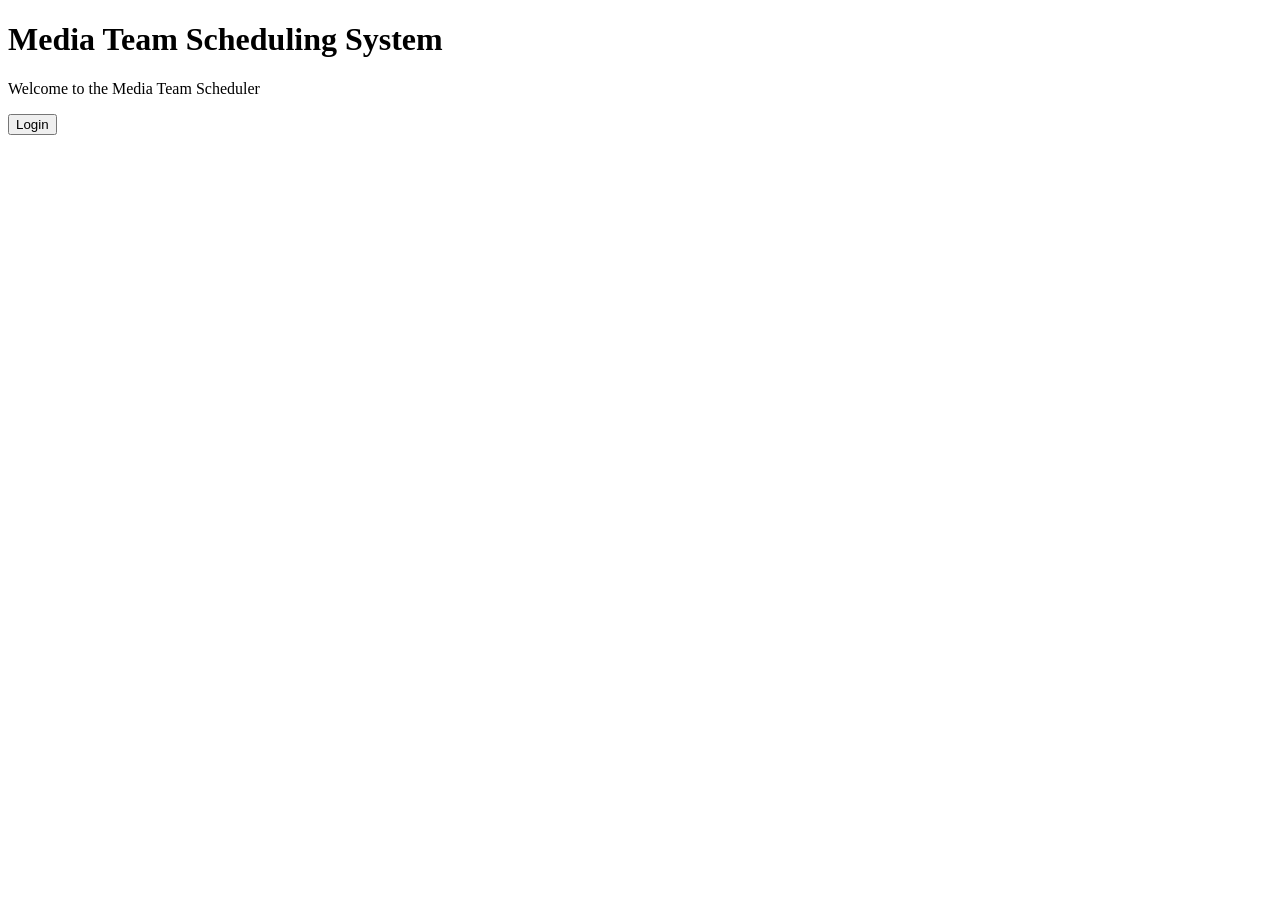
==== index.html @ 2b2b07d8 "Create initial webpage" ====
<!DOCTYPE html>
<html lang="en">
<head>
    <meta charset="UTF-8">
    <meta name="viewport" content="width=device-width, initial-scale=1.0">
    <title>Media Team Scheduling System</title>
</head>

<body>

    <h1>Media Team Scheduling System</h1>

    <p>Welcome to the Media Team Scheduler</p>

    <button>Login</button>

</body>
</html>
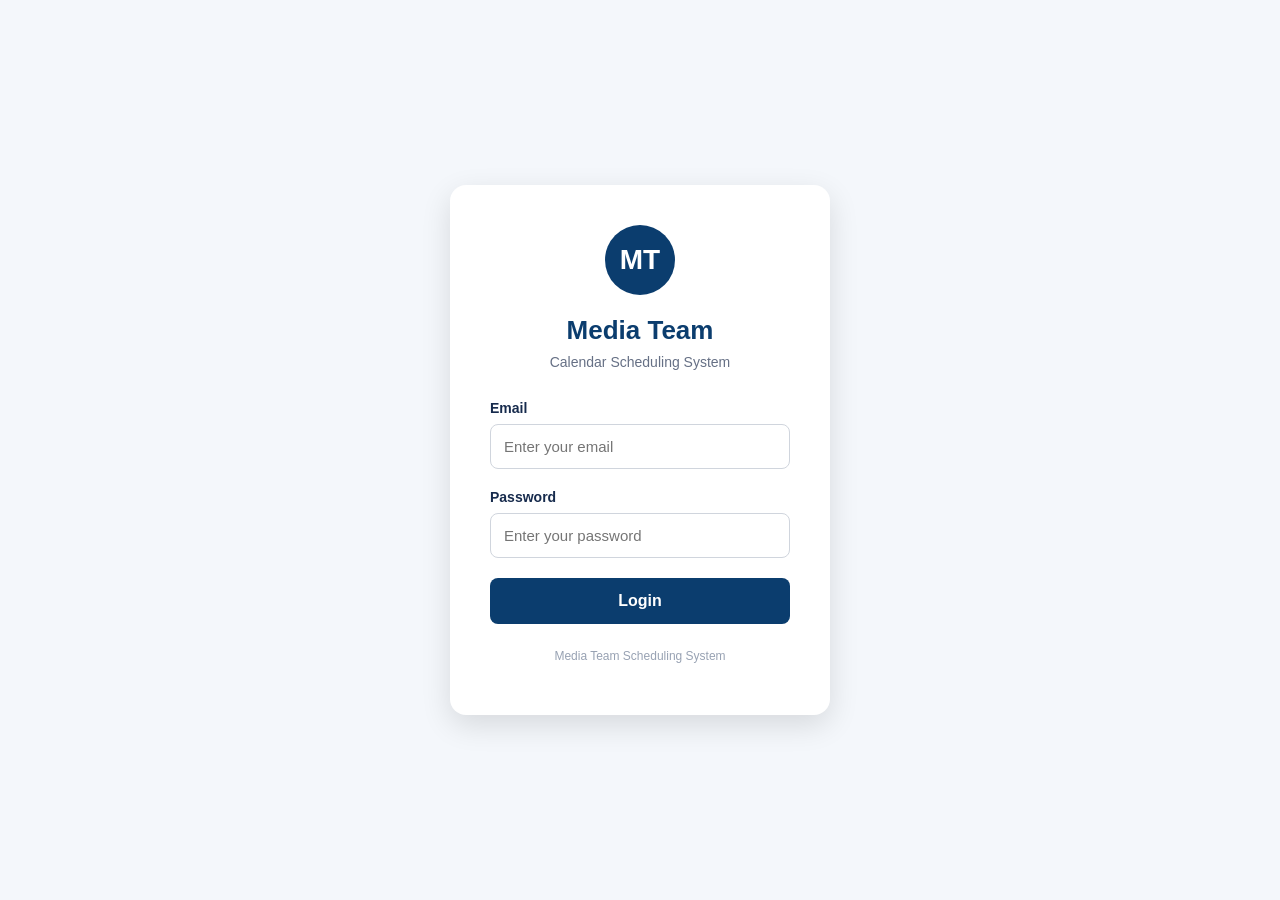
==== commit f25c853d: "Create styled login page" ====
--- a/index.html
+++ b/index.html
@@ -3,16 +3,61 @@
 <head>
     <meta charset="UTF-8">
     <meta name="viewport" content="width=device-width, initial-scale=1.0">
+
     <title>Media Team Scheduling System</title>
+
+    <link rel="stylesheet" href="style.css">
 </head>
 
 <body>
 
-    <h1>Media Team Scheduling System</h1>
+    <div class="login-container">
 
-    <p>Welcome to the Media Team Scheduler</p>
+        <div class="login-card">
 
-    <button>Login</button>
+            <div class="logo">
+                MT
+            </div>
+
+            <h1>Media Team</h1>
+
+            <p class="subtitle">
+                Calendar Scheduling System
+            </p>
+
+            <form>
+
+                <div class="form-group">
+                    <label for="email">Email</label>
+                    <input
+                        type="email"
+                        id="email"
+                        placeholder="Enter your email"
+                    >
+                </div>
+
+                <div class="form-group">
+                    <label for="password">Password</label>
+                    <input
+                        type="password"
+                        id="password"
+                        placeholder="Enter your password"
+                    >
+                </div>
+
+                <button type="submit" class="login-button">
+                    Login
+                </button>
+
+            </form>
+
+            <p class="footer-text">
+                Media Team Scheduling System
+            </p>
+
+        </div>
+
+    </div>
 
 </body>
 </html>
--- a/style.css
+++ b/style.css
@@ -0,0 +1,101 @@
+* {
+    box-sizing: border-box;
+}
+
+body {
+    margin: 0;
+    font-family: Arial, Helvetica, sans-serif;
+    background: #f4f7fb;
+    color: #172b4d;
+    min-height: 100vh;
+    display: flex;
+    align-items: center;
+    justify-content: center;
+}
+
+.login-container {
+    width: 100%;
+    max-width: 420px;
+    padding: 20px;
+}
+
+.login-card {
+    background: white;
+    border-radius: 16px;
+    padding: 40px;
+    box-shadow: 0 10px 30px rgba(0, 0, 0, 0.12);
+    text-align: center;
+}
+
+.logo {
+    width: 70px;
+    height: 70px;
+    margin: 0 auto 20px;
+    background: #0b3d6e;
+    border-radius: 50%;
+    display: flex;
+    align-items: center;
+    justify-content: center;
+    color: white;
+    font-size: 28px;
+    font-weight: bold;
+}
+
+h1 {
+    margin: 0;
+    font-size: 26px;
+    color: #0b3d6e;
+}
+
+.subtitle {
+    margin: 8px 0 30px;
+    color: #667085;
+    font-size: 14px;
+}
+
+.form-group {
+    text-align: left;
+    margin-bottom: 20px;
+}
+
+.form-group label {
+    display: block;
+    margin-bottom: 8px;
+    font-weight: bold;
+    font-size: 14px;
+}
+
+.form-group input {
+    width: 100%;
+    padding: 13px;
+    border: 1px solid #d0d5dd;
+    border-radius: 8px;
+    font-size: 15px;
+    outline: none;
+}
+
+.form-group input:focus {
+    border-color: #0b3d6e;
+}
+
+.login-button {
+    width: 100%;
+    padding: 14px;
+    border: none;
+    border-radius: 8px;
+    background: #0b3d6e;
+    color: white;
+    font-size: 16px;
+    font-weight: bold;
+    cursor: pointer;
+}
+
+.login-button:hover {
+    background: #082f54;
+}
+
+.footer-text {
+    margin-top: 25px;
+    font-size: 12px;
+    color: #98a2b3;
+}
